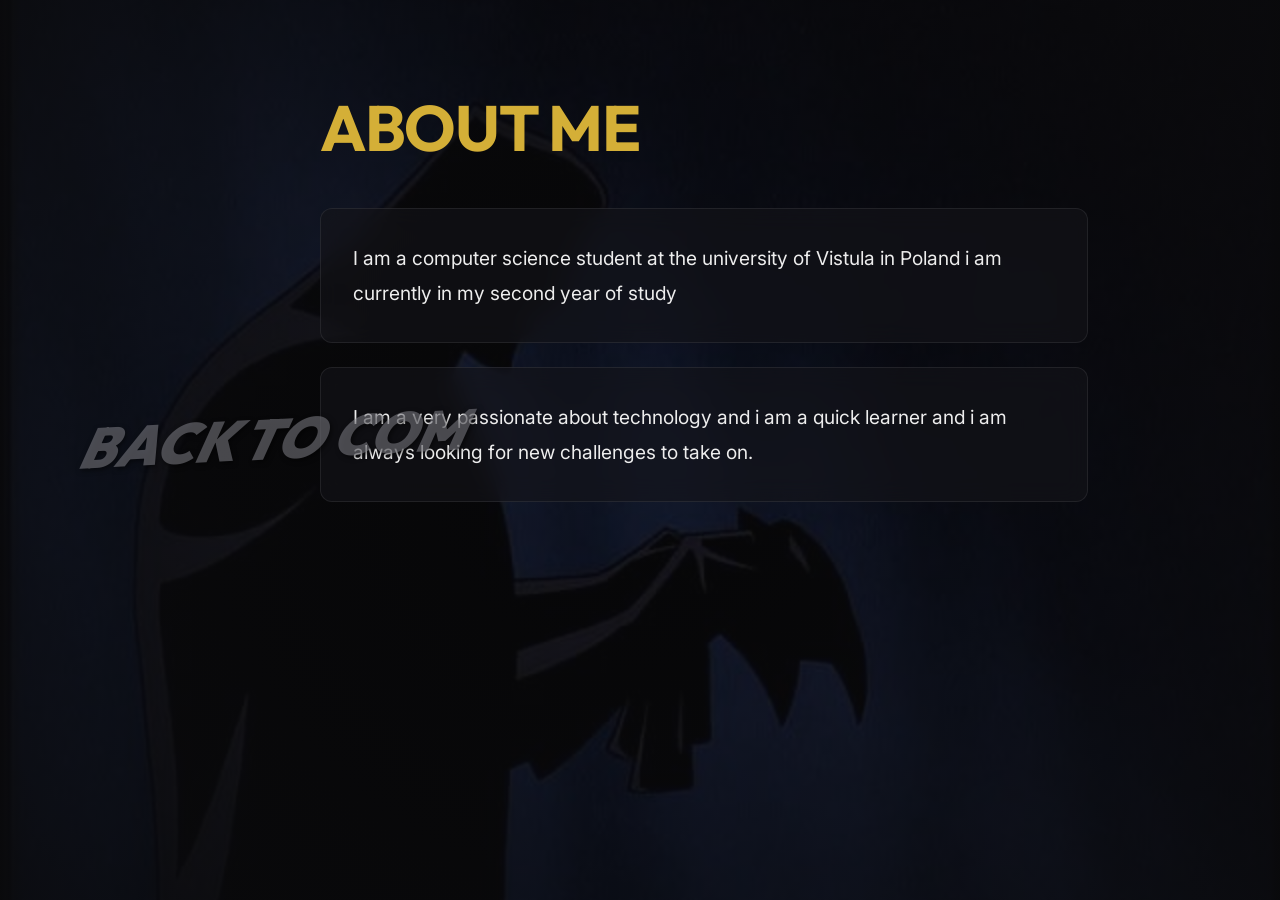
==== about.html @ 9fa17a25 "initial commit" ====
<!DOCTYPE html>
<html lang="en">

<head>
    <meta charset="UTF-8">
    <meta name="viewport" content="width=device-width, initial-scale=1.0">
    <meta name="description" content="About Mbongeni Franklyn Ngwenya">
    <title>About Me - Mbongeni Franklyn Ngwenya</title>
    <link rel="preconnect" href="https://fonts.googleapis.com">
    <link rel="preconnect" href="https://fonts.gstatic.com" crossorigin>
    <link
        href="https://fonts.googleapis.com/css2?family=Inter:wght@300;400;600;800&family=Outfit:wght@400;700&display=swap"
        rel="stylesheet">
    <link rel="stylesheet" href="styles.css">
    <style>
        .about-content {
            padding-top: 5rem;
            max-width: 800px;
            margin-left: auto;
            margin-right: 15vw;
            position: relative;
            z-index: 10;
        }

        .about-content h1 {
            font-size: 4rem;
            margin-bottom: 2rem;
            color: var(--accent-gold);
        }

        .about-content p {
            font-size: 1.2rem;
            line-height: 1.8;
            margin-bottom: 1.5rem;
            color: var(--text-primary);
            background: var(--bg-card-glass);
            padding: 2rem;
            border-radius: 12px;
            border: 1px solid var(--border-glass);
            backdrop-filter: blur(12px);
        }

        .fade-out-bridge {
            position: fixed;
            top: 0;
            left: 0;
            width: 100vw;
            height: 100vh;
            background: #000;
            z-index: 9999;
            pointer-events: none;
            animation: cinematicReveal 1s ease-out forwards;
        }

        @keyframes cinematicReveal {
            0% {
                opacity: 1;
                visibility: visible;
            }

            100% {
                opacity: 0;
                visibility: hidden;
            }
        }
    </style>
</head>

<body>
    <div class="bg-container" style="background-image: url('assets/lookmask.jpeg');">
        <div class="bg-overlay"></div>
    </div>

    <nav id="navbar">
        <div class="nav-content">
            <ul class="nav-links">
                <li><a href="index.html" class="nav-link">BACK TO COM</a></li>
            </ul>
        </div>
    </nav>

    <main>
        <section class="about-content fade-in">
            <h1>ABOUT ME</h1>
            <p>
                I am a computer science student at the university of Vistula in Poland i am currently in my second year
                of study
            </p>
            <p>
                I am a very passionate about technology and i am a quick learner and i am always looking for new
                challenges to take on.
            </p>
        </section>
    </main>

    <script src="script.js"></script>
</body>

</html>
---- styles.css ----
:root {
    --bg-dark: #0a0a0c;
    --bg-card-glass: rgba(20, 20, 25, 0.6);
    --border-glass: rgba(255, 255, 255, 0.08);
    --text-primary: #ededed;
    --text-secondary: #8c8c94;
    --accent-crimson: #c62828;
    --accent-crimson-hover: #e53935;
    --accent-gold: #d4af37;
    --accent-gold-hover: #f1c43f;
    --font-heading: 'Outfit', sans-serif;
    --font-body: 'Inter', sans-serif;
    --transition-smooth: all 0.4s cubic-bezier(0.25, 0.8, 0.25, 1);
}

* {
    margin: 0;
    padding: 0;
    box-sizing: border-box;
}

html {
    scroll-behavior: smooth;
    overflow-x: hidden;
}

body {
    font-family: var(--font-body);
    color: var(--text-primary);
    background-color: var(--bg-dark);
    line-height: 1.5;
    overflow-x: hidden;
    cursor: url('assets/batman-cursor.png') 24 12, auto;
}

a, button, .btn, .nav-link, .nav-link::before, .nav-link::after {
    cursor: url('assets/batman-cursor.png') 24 12, pointer !important;
}

/* Background GIF handled here */
.bg-container {
    position: fixed;
    top: 0;
    left: 0;
    width: 100vw;
    height: 100vh;
    z-index: -2;
    background-image: url('assets/batman-bg.gif');
    background-size: cover;
    background-position: center;
    background-repeat: no-repeat;
}

.bg-overlay {
    position: absolute;
    top: 0;
    left: 0;
    width: 100%;
    height: 100%;
    background: radial-gradient(circle at center, rgba(10,10,12,0.6) 0%, rgba(10,10,12,0.95) 100%);
    z-index: -1;
}

/* Transition Overlay */
.transition-overlay {
    position: fixed;
    top: 0; left: 0; width: 100vw; height: 100vh;
    background: #000;
    z-index: 9999;
    display: flex;
    justify-content: center;
    align-items: center;
    opacity: 0;
    visibility: hidden;
    transition: opacity 0.4s ease-out, visibility 0.4s ease-out;
    pointer-events: none;
}
.transition-overlay.active {
    opacity: 1;
    visibility: visible;
    pointer-events: auto;
}
.transition-img {
    width: 100vw;
    height: 100vh;
    object-fit: cover;
    opacity: 0.9;
    transition: opacity 0.5s ease-out;
}

/* Typography */
h1, h2, h3, h4 {
    font-family: var(--font-heading);
    letter-spacing: -0.02em;
}

a {
    text-decoration: none;
    color: inherit;
}

/* Navigation */
#navbar {
    position: fixed;
    top: 0;
    width: 100%;
    padding: 1.5rem 2rem;
    z-index: 100;
    transition: var(--transition-smooth);
    background: transparent;
}

#navbar.scrolled {
    background: rgba(10, 10, 12, 0.85);
    backdrop-filter: blur(12px);
    -webkit-backdrop-filter: blur(12px);
    border-bottom: 1px solid var(--border-glass);
    padding: 1rem 2rem;
}

.nav-content {
    max-width: 1200px;
    margin: 0 auto;
    display: flex;
    justify-content: space-between;
    align-items: center;
}

.logo {
    display: flex;
    align-items: center;
    gap: 1rem;
    font-family: var(--font-heading);
    font-weight: 700;
    font-size: 1.1rem;
    letter-spacing: 0.05em;
}

.logo .subtitle {
    color: var(--text-secondary);
    font-weight: 400;
}

.nav-links {
    list-style: none;
    display: flex;
    flex-direction: column;
    position: fixed;
    left: 4rem;
    top: 50%;
    transform: translateY(-50%);
    gap: 0.5rem;
    z-index: 200;
}

.nav-link {
    display: inline-block;
    font-size: 3.5rem;
    font-family: var(--font-heading);
    font-weight: 900;
    font-style: italic;
    color: rgba(140, 140, 148, 0.5); /* Dimmer blue/gray */
    text-transform: uppercase;
    position: relative;
    padding: 0.2rem 1rem;
    transform: rotate(-3deg) skewX(-15deg);
    transform-origin: left center;
    isolation: isolate;
    text-shadow: 2px 2px 5px rgba(0,0,0,0.5);
    transition: transform 0.3s cubic-bezier(0.175, 0.885, 0.32, 1.275), color 0.2s;
}

.nav-link::before,
.nav-link::after {
    content: '';
    position: absolute;
    left: -15px;
    height: 100%;
    z-index: -1;
    transition: all 0.3s cubic-bezier(0.175, 0.885, 0.32, 1.275);
    width: 0;
    opacity: 0;
}

/* White blade background */
.nav-link::before {
    top: 0;
    background: #ffffff;
    clip-path: polygon(0 0, 100% -10%, 95% 100%, 0% 100%);
    z-index: -1;
}

/* Red shadow blade */
.nav-link::after {
    top: 8px;
    left: -20px;
    background: var(--accent-crimson);
    clip-path: polygon(0 0, 100% 5%, 90% 100%, 0% 100%);
    z-index: -2;
}

.nav-link:hover, .nav-link.active {
    color: var(--accent-crimson);
    transform: rotate(-5deg) skewX(-15deg) scale(1.1) translateX(15px);
    text-shadow: none;
}

.nav-link:hover::before, .nav-link.active::before {
    width: calc(100% + 40px);
    opacity: 1;
}

.nav-link:hover::after, .nav-link.active::after {
    width: calc(100% + 50px);
    opacity: 1;
}

/* Buttons */
.btn {
    display: inline-block;
    padding: 0.8rem 2rem;
    font-size: 0.9rem;
    font-weight: 600;
    letter-spacing: 0.05em;
    border-radius: 4px;
    transition: var(--transition-smooth);
    cursor: pointer;
}

.btn-primary {
    background: linear-gradient(135deg, #d4af37, #b28a20);
    color: #000;
    box-shadow: 0 4px 20px rgba(212, 175, 55, 0.2);
    border: 1px solid transparent;
}

.btn-primary:hover {
    box-shadow: 0 6px 25px rgba(212, 175, 55, 0.4);
    transform: translateY(-2px);
}

.btn-secondary {
    background: transparent;
    color: var(--text-primary);
    border: 1px solid var(--border-glass);
}

.btn-secondary:hover {
    border-color: var(--accent-crimson);
    color: var(--accent-crimson);
}

.btn-outline {
    background: transparent;
    color: var(--accent-gold);
    border: 1px solid var(--accent-gold);
}

.btn-outline:hover {
    background: rgba(212, 175, 55, 0.1);
}

/* Common Section Styles */
main {
    padding-left: 20rem; /* Shift content to make room for side nav */
}

.section-padding {
    padding: 8rem 2rem;
    max-width: 1200px;
    margin: 0 auto;
}

.section-header {
    margin-bottom: 4rem;
    text-align: center;
}

.section-header h2 {
    font-size: 2rem;
    margin-bottom: 1rem;
    letter-spacing: 0.1em;
}

.bat-divider {
    display: flex;
    justify-content: center;
    opacity: 0.6;
}

/* Hero Section */
.hero {
    min-height: 100vh;
    display: flex;
    align-items: center;
    max-width: 1200px;
    margin: 0 auto;
    padding: 0 2rem;
    padding-top: 6rem;
    gap: 4rem;
}

.hero-content {
    flex: 1;
}

.hero-title {
    font-size: 4rem;
    line-height: 1.1;
    margin-bottom: 1.5rem;
}

.hero-highlight {
    color: var(--accent-gold);
    text-shadow: 0 0 20px rgba(212, 175, 55, 0.3);
}

.hero-desc {
    font-size: 1.2rem;
    color: var(--text-secondary);
    margin-bottom: 3rem;
    max-width: 500px;
}

.hero-actions {
    display: flex;
    gap: 1.5rem;
}

/* Glass Panel / Code Snippet */
.hero-visual {
    flex: 1;
    display: flex;
    justify-content: center;
}

.glass-panel {
    background: var(--bg-card-glass);
    backdrop-filter: blur(16px);
    -webkit-backdrop-filter: blur(16px);
    border: 1px solid var(--border-glass);
    border-radius: 12px;
    padding: 2rem;
    box-shadow: 0 25px 50px rgba(0,0,0,0.5);
    position: relative;
    overflow: hidden;
}

.glass-panel::before {
    content: '';
    position: absolute;
    top: 0; left: 0; right: 0;
    height: 1px;
    background: linear-gradient(90deg, transparent, rgba(255,255,255,0.2), transparent);
}

.floating {
    animation: floating 6s ease-in-out infinite;
}

@keyframes floating {
    0% { transform: translateY(0px); }
    50% { transform: translateY(-15px); }
    100% { transform: translateY(0px); }
}

.code-snippet {
    font-family: 'Courier New', Courier, monospace;
    font-size: 0.9rem;
    color: #a0a0b0;
    line-height: 1.6;
}

.code-keyword { color: #c678dd; }
.code-func { color: #61afef; }
.code-string { color: #98c379; }
.code-comment { color: #5c6370; font-style: italic; }

/* Expertise Grid */
.grid-container {
    display: grid;
    grid-template-columns: repeat(auto-fit, minmax(250px, 1fr));
    gap: 1.5rem;
}

.tech-card {
    background: var(--bg-card-glass);
    border: 1px solid var(--border-glass);
    padding: 3rem 2rem;
    border-radius: 8px;
    text-align: center;
    position: relative;
    overflow: hidden;
    transition: var(--transition-smooth);
    backdrop-filter: blur(10px);
}

.tech-card:hover {
    border-color: rgba(255,255,255,0.2);
    transform: translateY(-5px);
}

.card-glow {
    position: absolute;
    top: 50%;
    left: 50%;
    transform: translate(-50%, -50%);
    width: 0;
    height: 0;
    background: radial-gradient(circle, rgba(212, 175, 55, 0.1) 0%, transparent 70%);
    transition: width 0.4s, height 0.4s;
    z-index: -1;
    border-radius: 50%;
}

.tech-card:hover .card-glow {
    width: 200px;
    height: 200px;
}

/* Projects */
.project-carousel {
    display: grid;
    grid-template-columns: repeat(3, 1fr);
    gap: 2rem;
}

.project-card {
    background: var(--bg-card-glass);
    border: 1px solid var(--border-glass);
    border-radius: 12px;
    overflow: hidden;
    transition: var(--transition-smooth);
    backdrop-filter: blur(10px);
}

.project-card:hover {
    transform: translateY(-8px);
    box-shadow: 0 15px 30px rgba(0,0,0,0.6);
    border-color: rgba(255,255,255,0.15);
}

.project-img {
    height: 200px;
    background: #111;
    position: relative;
    background-size: cover;
    background-position: center;
}

.project-img::after {
    content: '';
    position: absolute;
    top: 0; left: 0; width: 100%; height: 100%;
    background: linear-gradient(to top, var(--bg-card-glass), transparent);
}

.project-info {
    padding: 1.5rem;
}

.project-info h3 {
    font-size: 1.25rem;
    margin-bottom: 0.5rem;
}

.project-info p {
    font-size: 0.9rem;
    color: var(--text-secondary);
    margin-bottom: 1.5rem;
}

.project-link {
    font-size: 0.85rem;
    font-weight: 600;
    color: var(--accent-crimson);
    letter-spacing: 0.05em;
    transition: 0.2s;
}

.project-link:hover {
    color: var(--text-primary);
}

/* Footer */
.footer {
    border-top: 1px solid var(--border-glass);
    padding: 4rem 2rem;
    text-align: center;
    background: rgba(0,0,0,0.4);
    backdrop-filter: blur(10px);
}

.footer-content p {
    margin-bottom: 2rem;
    font-size: 1.2rem;
}

.social-links {
    margin: 3rem 0 2rem;
    display: flex;
    justify-content: center;
    gap: 2rem;
}

.social-links a {
    color: var(--text-secondary);
    width: 24px;
    height: 24px;
    transition: 0.2s;
}

.social-links a:hover {
    color: var(--accent-gold);
    transform: scale(1.1);
}

.copyright {
    font-size: 0.85rem;
    color: #444;
}

/* Entrance Animations */
.fade-in {
    opacity: 0;
    transform: translateY(30px);
    transition: opacity 0.8s ease-out, transform 0.8s ease-out;
}

.fade-in.visible {
    opacity: 1;
    transform: translateY(0);
}

@media (max-width: 1100px) {
    main {
        padding-left: 0;
    }
    
    .hero {
        flex-direction: column;
        text-align: center;
        padding-top: 8rem;
    }
    
    .hero-title {
        font-size: 3rem;
    }
    
    .hero-actions {
        justify-content: center;
    }
    
    .nav-links {
        display: none; /* simple mobile behavior */
    }
    
    .project-carousel {
        grid-template-columns: 1fr;
    }
}
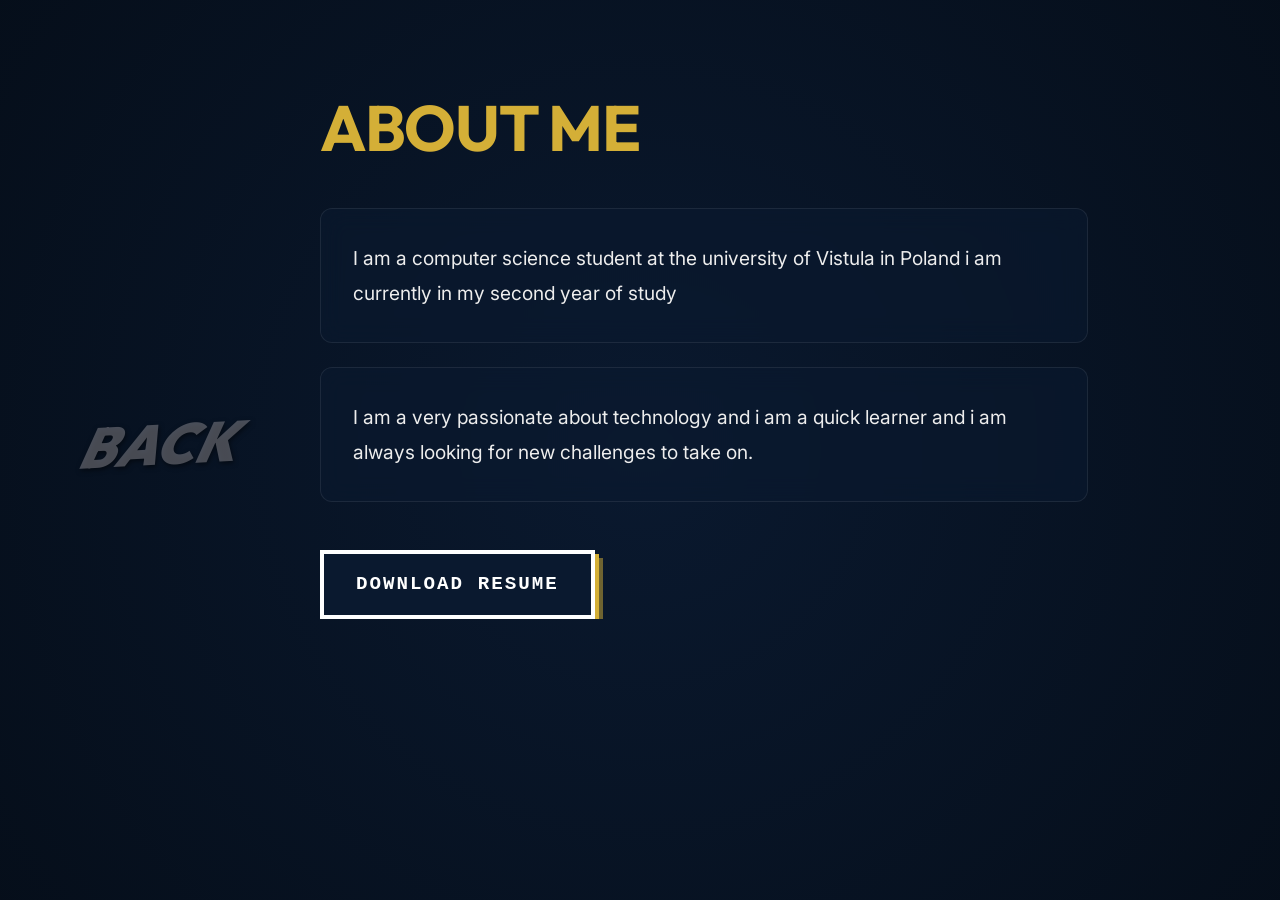
==== commit e519b8a5: "remove the batman theme website now has plain colors" ====
--- a/about.html
+++ b/about.html
@@ -63,18 +63,67 @@
                 visibility: hidden;
             }
         }
+
+        .pixel-btn {
+            display: inline-block;
+            font-family: 'Courier New', Courier, monospace;
+            font-weight: 800;
+            font-size: 1.2rem;
+            color: #fff;
+            background: var(--bg-dark);
+            text-decoration: none;
+            padding: 1rem 2rem;
+            border: 4px solid #fff;
+            box-shadow: 
+                4px 4px 0 var(--accent-gold),
+                8px 8px 0 rgba(212, 175, 55, 0.5);
+            transition: all 0.15s ease;
+            text-transform: uppercase;
+            letter-spacing: 2px;
+        }
+
+        .pixel-btn:hover {
+            transform: translate(-4px, -4px);
+            box-shadow: 
+                8px 8px 0 var(--accent-gold),
+                12px 12px 0 rgba(212, 175, 55, 0.5);
+            background: var(--accent-gold);
+            color: #000;
+            border-color: #000;
+        }
+
+        .pixel-btn:active {
+            transform: translate(4px, 4px);
+            box-shadow: none;
+        }
+
+        @media (max-width: 1100px) {
+            .about-content {
+                margin: 0 auto;
+                padding-left: 2rem;
+                padding-right: 2rem;
+            }
+            .about-content h1 {
+                font-size: 2.5rem;
+            }
+        }
     </style>
 </head>
 
 <body>
-    <div class="bg-container" style="background-image: url('assets/lookmask.jpeg');">
+    <div class="bg-container">
         <div class="bg-overlay"></div>
     </div>
 
     <nav id="navbar">
         <div class="nav-content">
+            <div class="menu-toggle" id="mobile-menu">
+                <span class="bar"></span>
+                <span class="bar"></span>
+                <span class="bar"></span>
+            </div>
             <ul class="nav-links">
-                <li><a href="index.html" class="nav-link">BACK TO COM</a></li>
+                <li><a href="index.html" class="nav-link">BACK</a></li>
             </ul>
         </div>
     </nav>
@@ -90,8 +139,14 @@
                 I am a very passionate about technology and i am a quick learner and i am always looking for new
                 challenges to take on.
             </p>
+            <div style="margin-top: 3rem;">
+                <!-- TODO: Replace href with the actual path to your resume file when ready -->
+                <a href="assets/placeholder_resume.pdf" download="Mbongeni_Resume.pdf" class="pixel-btn" title="Resume placeholder">DOWNLOAD RESUME</a>
+            </div>
         </section>
     </main>
+
+
 
     <script src="script.js"></script>
 </body>
--- a/styles.css
+++ b/styles.css
@@ -1,6 +1,6 @@
 :root {
-    --bg-dark: #0a0a0c;
-    --bg-card-glass: rgba(20, 20, 25, 0.6);
+    --bg-dark: #0a192f;
+    --bg-card-glass: rgba(10, 25, 47, 0.6);
     --border-glass: rgba(255, 255, 255, 0.08);
     --text-primary: #ededed;
     --text-secondary: #8c8c94;
@@ -30,14 +30,13 @@
     background-color: var(--bg-dark);
     line-height: 1.5;
     overflow-x: hidden;
-    cursor: url('assets/batman-cursor.png') 24 12, auto;
 }
 
 a, button, .btn, .nav-link, .nav-link::before, .nav-link::after {
-    cursor: url('assets/batman-cursor.png') 24 12, pointer !important;
-}
-
-/* Background GIF handled here */
+    cursor: pointer !important;
+}
+
+/* Background handle */
 .bg-container {
     position: fixed;
     top: 0;
@@ -45,10 +44,7 @@
     width: 100vw;
     height: 100vh;
     z-index: -2;
-    background-image: url('assets/batman-bg.gif');
-    background-size: cover;
-    background-position: center;
-    background-repeat: no-repeat;
+    background-color: var(--bg-dark);
 }
 
 .bg-overlay {
@@ -57,7 +53,7 @@
     left: 0;
     width: 100%;
     height: 100%;
-    background: radial-gradient(circle at center, rgba(10,10,12,0.6) 0%, rgba(10,10,12,0.95) 100%);
+    background: radial-gradient(circle at center, rgba(10,25,47,0.3) 0%, rgba(5,13,24,0.9) 100%);
     z-index: -1;
 }
 
@@ -111,11 +107,19 @@
 }
 
 #navbar.scrolled {
-    background: rgba(10, 10, 12, 0.85);
+    background: transparent;
+    border-bottom: 1px solid var(--border-glass);
+    padding: 1rem 2rem;
+}
+
+#navbar.scrolled::before {
+    content: '';
+    position: absolute;
+    top: 0; left: 0; width: 100%; height: 100%;
+    background: rgba(10, 25, 47, 0.85);
     backdrop-filter: blur(12px);
     -webkit-backdrop-filter: blur(12px);
-    border-bottom: 1px solid var(--border-glass);
-    padding: 1rem 2rem;
+    z-index: -1;
 }
 
 .nav-content {
@@ -532,6 +536,24 @@
     transform: translateY(0);
 }
 
+/* Menu Toggle (Mobile) */
+.menu-toggle {
+    display: none;
+    flex-direction: column;
+    cursor: pointer;
+    gap: 6px;
+    z-index: 300;
+    margin-left: auto;
+}
+
+.menu-toggle .bar {
+    width: 30px;
+    height: 3px;
+    background-color: var(--accent-gold);
+    transition: var(--transition-smooth);
+    border-radius: 2px;
+}
+
 @media (max-width: 1100px) {
     main {
         padding-left: 0;
@@ -551,8 +573,55 @@
         justify-content: center;
     }
     
+    .menu-toggle {
+        display: flex;
+    }
+    
     .nav-links {
-        display: none; /* simple mobile behavior */
+        position: fixed;
+        left: 0;
+        top: 0;
+        width: 100vw;
+        height: 100vh;
+        background: rgba(10, 10, 12, 0.95);
+        backdrop-filter: blur(15px);
+        -webkit-backdrop-filter: blur(15px);
+        flex-direction: column;
+        justify-content: center;
+        align-items: center;
+        gap: 2rem;
+        transform: translateY(-100%);
+        transition: transform 0.4s cubic-bezier(0.25, 0.8, 0.25, 1);
+        z-index: 150;
+    }
+    
+    .nav-links.active {
+        transform: translateY(0);
+    }
+    
+    .nav-link {
+        font-size: 2.2rem;
+        transform: none; /* remove slant on mobile */
+        padding: 0.5rem 1rem;
+    }
+
+    .nav-link::before,
+    .nav-link::after {
+        display: none; /* remove blade effect on mobile as it overflows heavily */
+    }
+
+    .menu-toggle.active .bar:nth-child(1) {
+        transform: translateY(9px) rotate(45deg);
+        background-color: var(--accent-crimson);
+    }
+    
+    .menu-toggle.active .bar:nth-child(2) {
+        opacity: 0;
+    }
+    
+    .menu-toggle.active .bar:nth-child(3) {
+        transform: translateY(-9px) rotate(-45deg);
+        background-color: var(--accent-crimson);
     }
     
     .project-carousel {
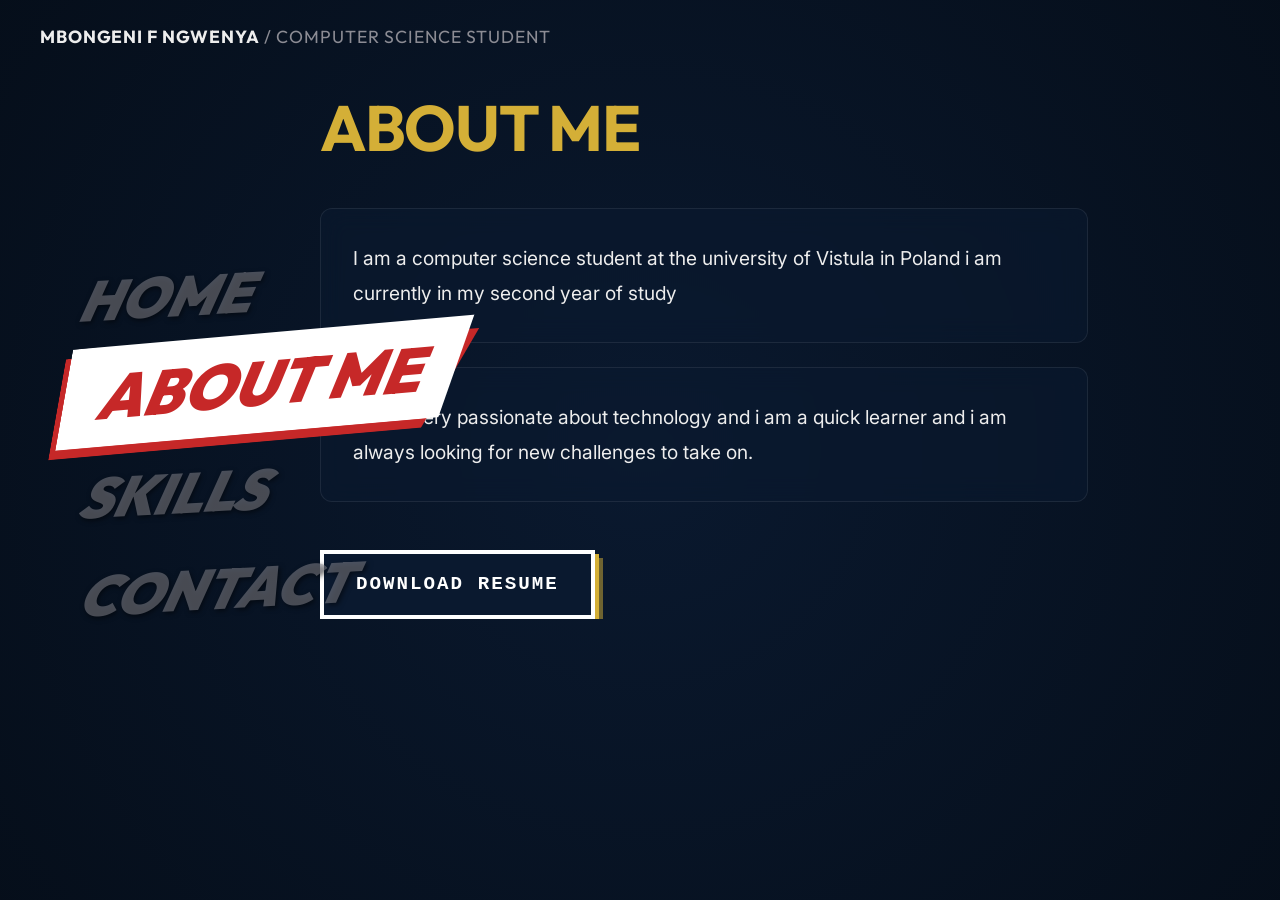
==== commit 42358419: "added bio to the home page and resized self potrait" ====
--- a/about.html
+++ b/about.html
@@ -117,13 +117,19 @@
 
     <nav id="navbar">
         <div class="nav-content">
+            <div class="logo">
+                <a href="index.html" style="color: inherit; text-decoration: none;">MBONGENI F NGWENYA <span class="subtitle">/ COMPUTER SCIENCE STUDENT</span></a>
+            </div>
             <div class="menu-toggle" id="mobile-menu">
                 <span class="bar"></span>
                 <span class="bar"></span>
                 <span class="bar"></span>
             </div>
             <ul class="nav-links">
-                <li><a href="index.html" class="nav-link">BACK</a></li>
+                <li><a href="index.html" class="nav-link">HOME</a></li>
+                <li><a href="about.html" class="nav-link active">ABOUT ME</a></li>
+                <li><a href="skills.html" class="nav-link">SKILLS</a></li>
+                <li><a href="contact.html" class="nav-link">CONTACT</a></li>
             </ul>
         </div>
     </nav>
--- a/styles.css
+++ b/styles.css
@@ -326,6 +326,19 @@
     max-width: 500px;
 }
 
+#typing-text::after {
+    content: '|';
+    animation: cursorBlink 0.75s step-end infinite;
+    color: var(--accent-gold);
+    font-weight: bold;
+    margin-left: 2px;
+}
+
+@keyframes cursorBlink {
+    from, to { color: transparent }
+    50% { color: var(--accent-gold); }
+}
+
 .hero-actions {
     display: flex;
     gap: 1.5rem;
@@ -563,6 +576,15 @@
         flex-direction: column;
         text-align: center;
         padding-top: 8rem;
+    }
+    
+    .hero-visual img {
+        width: 180px !important;
+        height: 180px !important;
+        aspect-ratio: 1 / 1 !important;
+        object-fit: cover !important;
+        margin: 0 auto;
+        display: block;
     }
     
     .hero-title {
@@ -628,3 +650,25 @@
         grid-template-columns: 1fr;
     }
 }
+
+/* Specific Mobile Fixes */
+@media (max-width: 768px) {
+    .logo span {
+        font-size: 0.8rem;
+        display: flex;
+        flex-direction: column;
+    }
+    .tech-card {
+        padding: 1.5rem 1rem;
+    }
+    .section-header h2 {
+        font-size: 2.2rem;
+    }
+    .nav-link {
+        font-size: 1.8rem;
+    }
+    .grid-container {
+        grid-template-columns: 1fr !important; /* Force a structured single column view strictly on very small phones */
+    }
+
+}
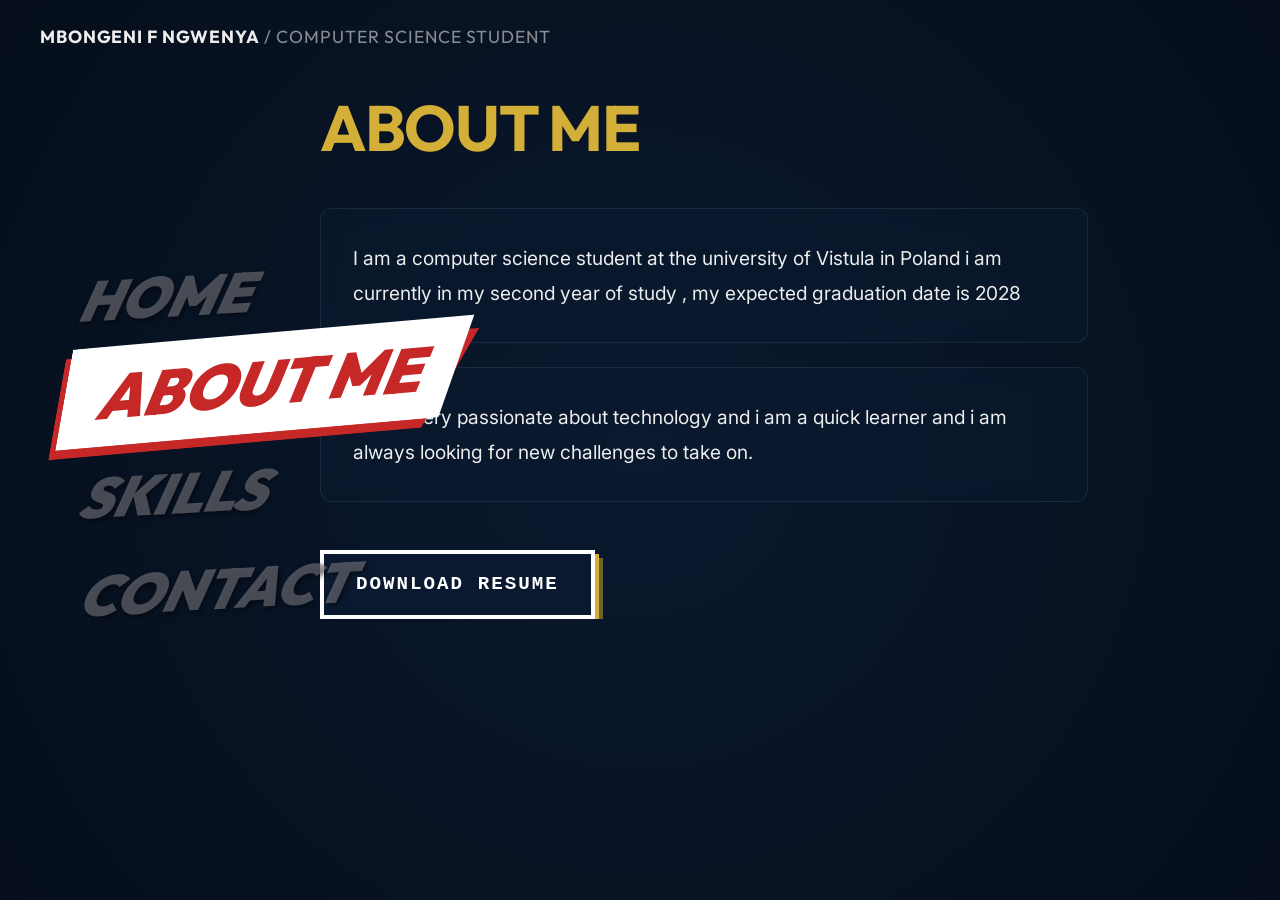
==== commit 4b5fb263: "updated the self potrait again :)" ====
--- a/about.html
+++ b/about.html
@@ -74,7 +74,7 @@
             text-decoration: none;
             padding: 1rem 2rem;
             border: 4px solid #fff;
-            box-shadow: 
+            box-shadow:
                 4px 4px 0 var(--accent-gold),
                 8px 8px 0 rgba(212, 175, 55, 0.5);
             transition: all 0.15s ease;
@@ -84,7 +84,7 @@
 
         .pixel-btn:hover {
             transform: translate(-4px, -4px);
-            box-shadow: 
+            box-shadow:
                 8px 8px 0 var(--accent-gold),
                 12px 12px 0 rgba(212, 175, 55, 0.5);
             background: var(--accent-gold);
@@ -103,6 +103,7 @@
                 padding-left: 2rem;
                 padding-right: 2rem;
             }
+
             .about-content h1 {
                 font-size: 2.5rem;
             }
@@ -118,7 +119,8 @@
     <nav id="navbar">
         <div class="nav-content">
             <div class="logo">
-                <a href="index.html" style="color: inherit; text-decoration: none;">MBONGENI F NGWENYA <span class="subtitle">/ COMPUTER SCIENCE STUDENT</span></a>
+                <a href="index.html" style="color: inherit; text-decoration: none;">MBONGENI F NGWENYA <span
+                        class="subtitle">/ COMPUTER SCIENCE STUDENT</span></a>
             </div>
             <div class="menu-toggle" id="mobile-menu">
                 <span class="bar"></span>
@@ -139,15 +141,16 @@
             <h1>ABOUT ME</h1>
             <p>
                 I am a computer science student at the university of Vistula in Poland i am currently in my second year
-                of study
+                of study , my expected graduation date is 2028
             </p>
             <p>
                 I am a very passionate about technology and i am a quick learner and i am always looking for new
                 challenges to take on.
             </p>
             <div style="margin-top: 3rem;">
-                <!-- TODO: Replace href with the actual path to your resume file when ready -->
-                <a href="assets/placeholder_resume.pdf" download="Mbongeni_Resume.pdf" class="pixel-btn" title="Resume placeholder">DOWNLOAD RESUME</a>
+                <!-- my resume is here-->
+                <a href="assets/mbongenifranklynngwenya.pdf" download="MbongeniFranklyn_Resume.pdf" class="pixel-btn"
+                    title="Resume placeholder">DOWNLOAD RESUME</a>
             </div>
         </section>
     </main>
--- a/styles.css
+++ b/styles.css
@@ -573,7 +573,7 @@
     }
     
     .hero {
-        flex-direction: column;
+        flex-direction: column-reverse;
         text-align: center;
         padding-top: 8rem;
     }
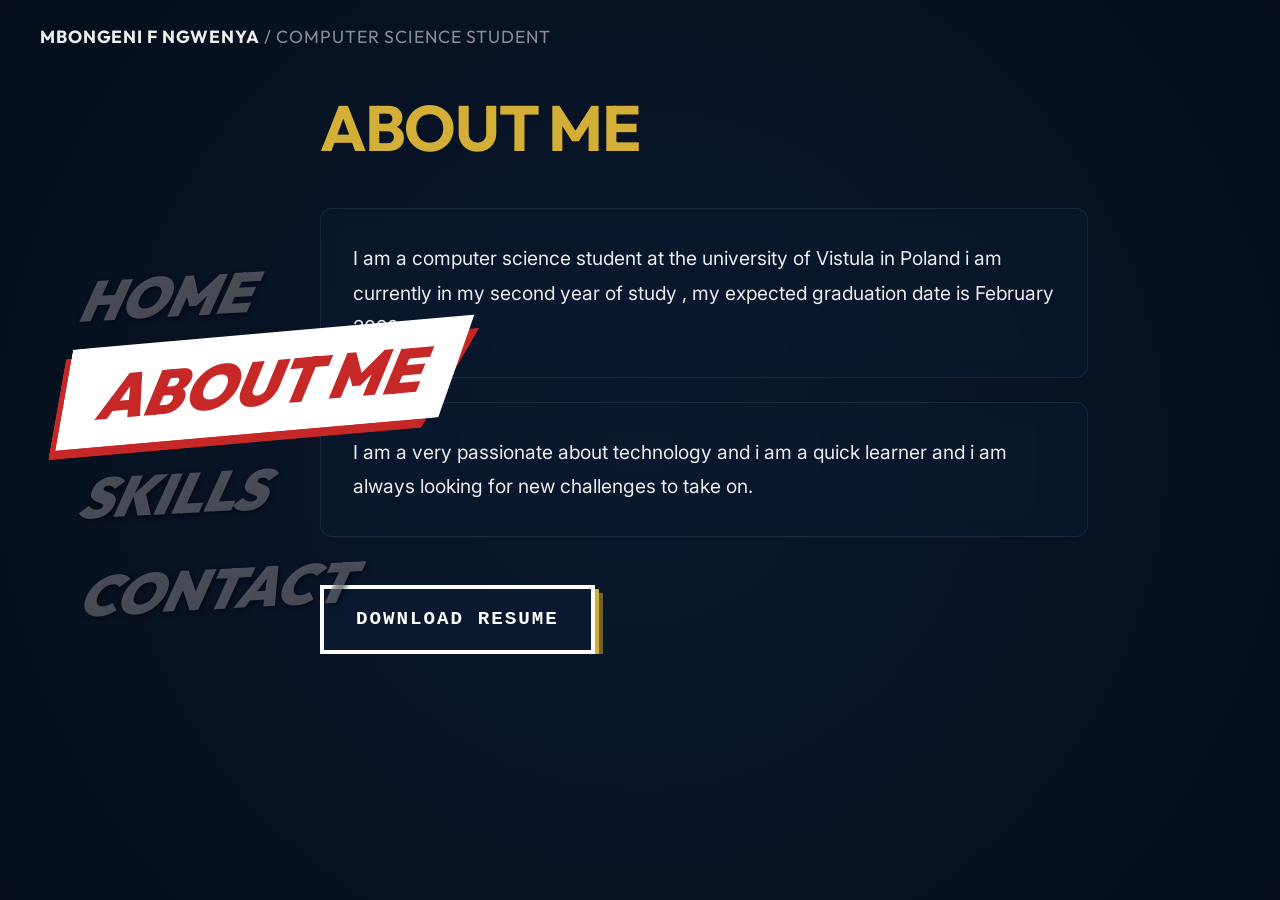
==== commit f8d9b064: "update the contact info" ====
--- a/about.html
+++ b/about.html
@@ -141,7 +141,7 @@
             <h1>ABOUT ME</h1>
             <p>
                 I am a computer science student at the university of Vistula in Poland i am currently in my second year
-                of study , my expected graduation date is 2028
+                of study , my expected graduation date is February 2028
             </p>
             <p>
                 I am a very passionate about technology and i am a quick learner and i am always looking for new
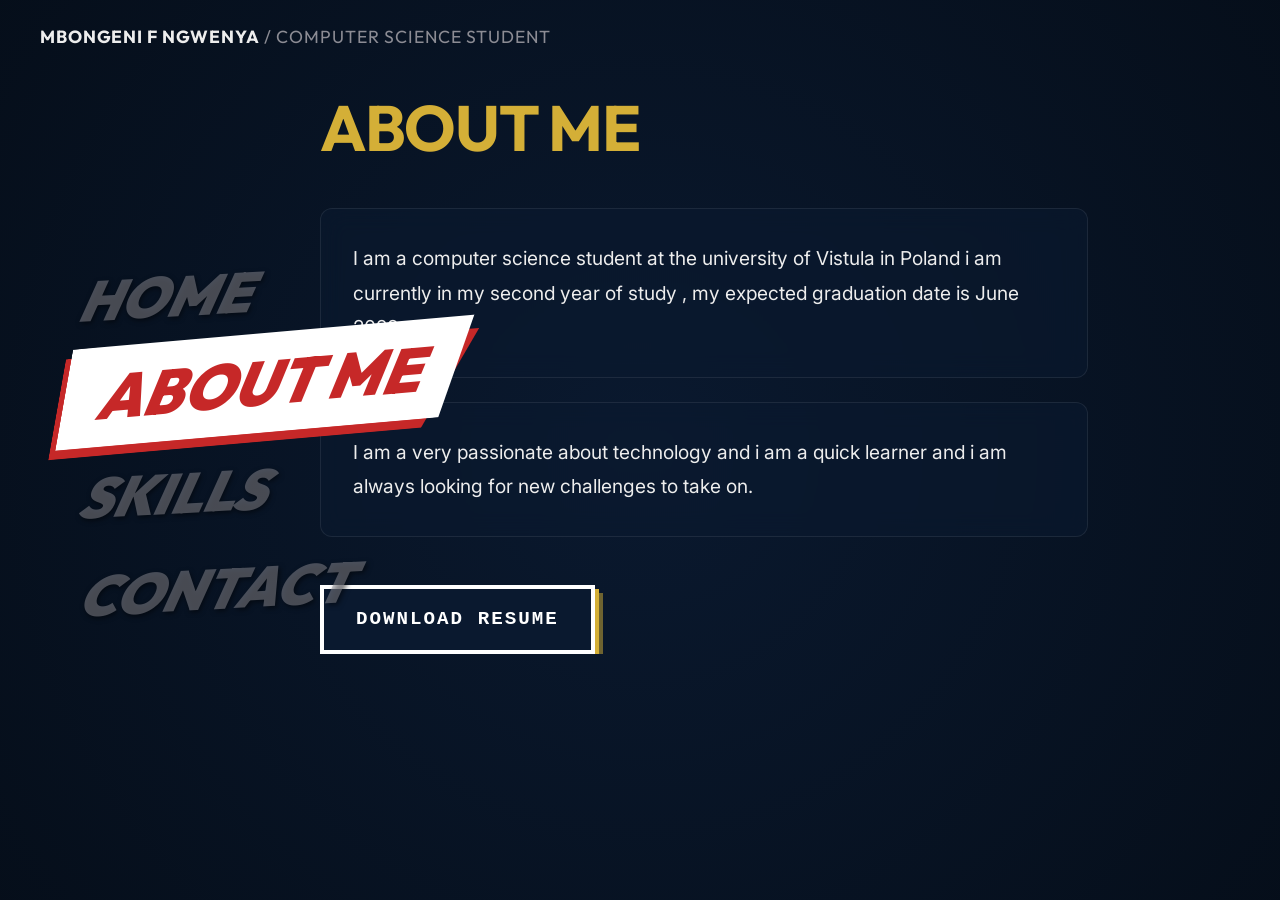
==== commit 350be52a: "updated linkedin link" ====
--- a/about.html
+++ b/about.html
@@ -141,7 +141,7 @@
             <h1>ABOUT ME</h1>
             <p>
                 I am a computer science student at the university of Vistula in Poland i am currently in my second year
-                of study , my expected graduation date is February 2028
+                of study , my expected graduation date is June 2028
             </p>
             <p>
                 I am a very passionate about technology and i am a quick learner and i am always looking for new
